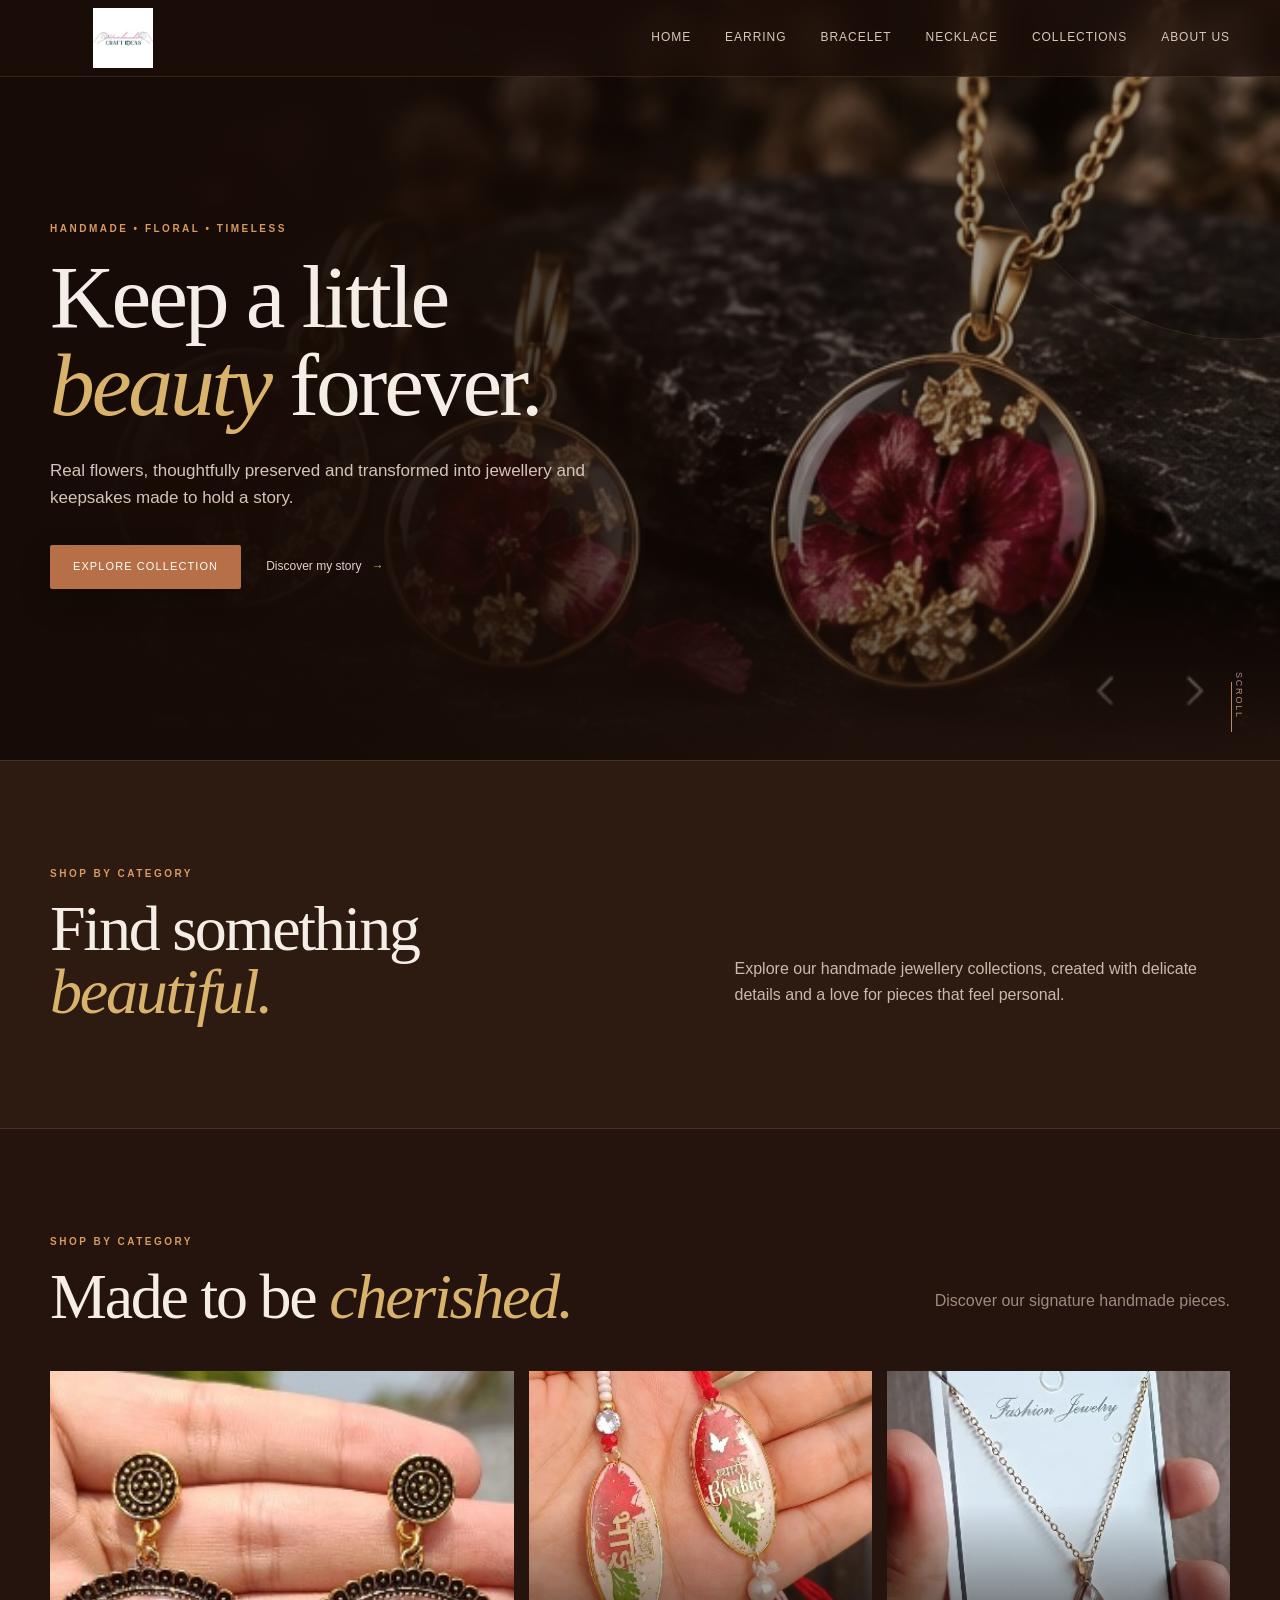
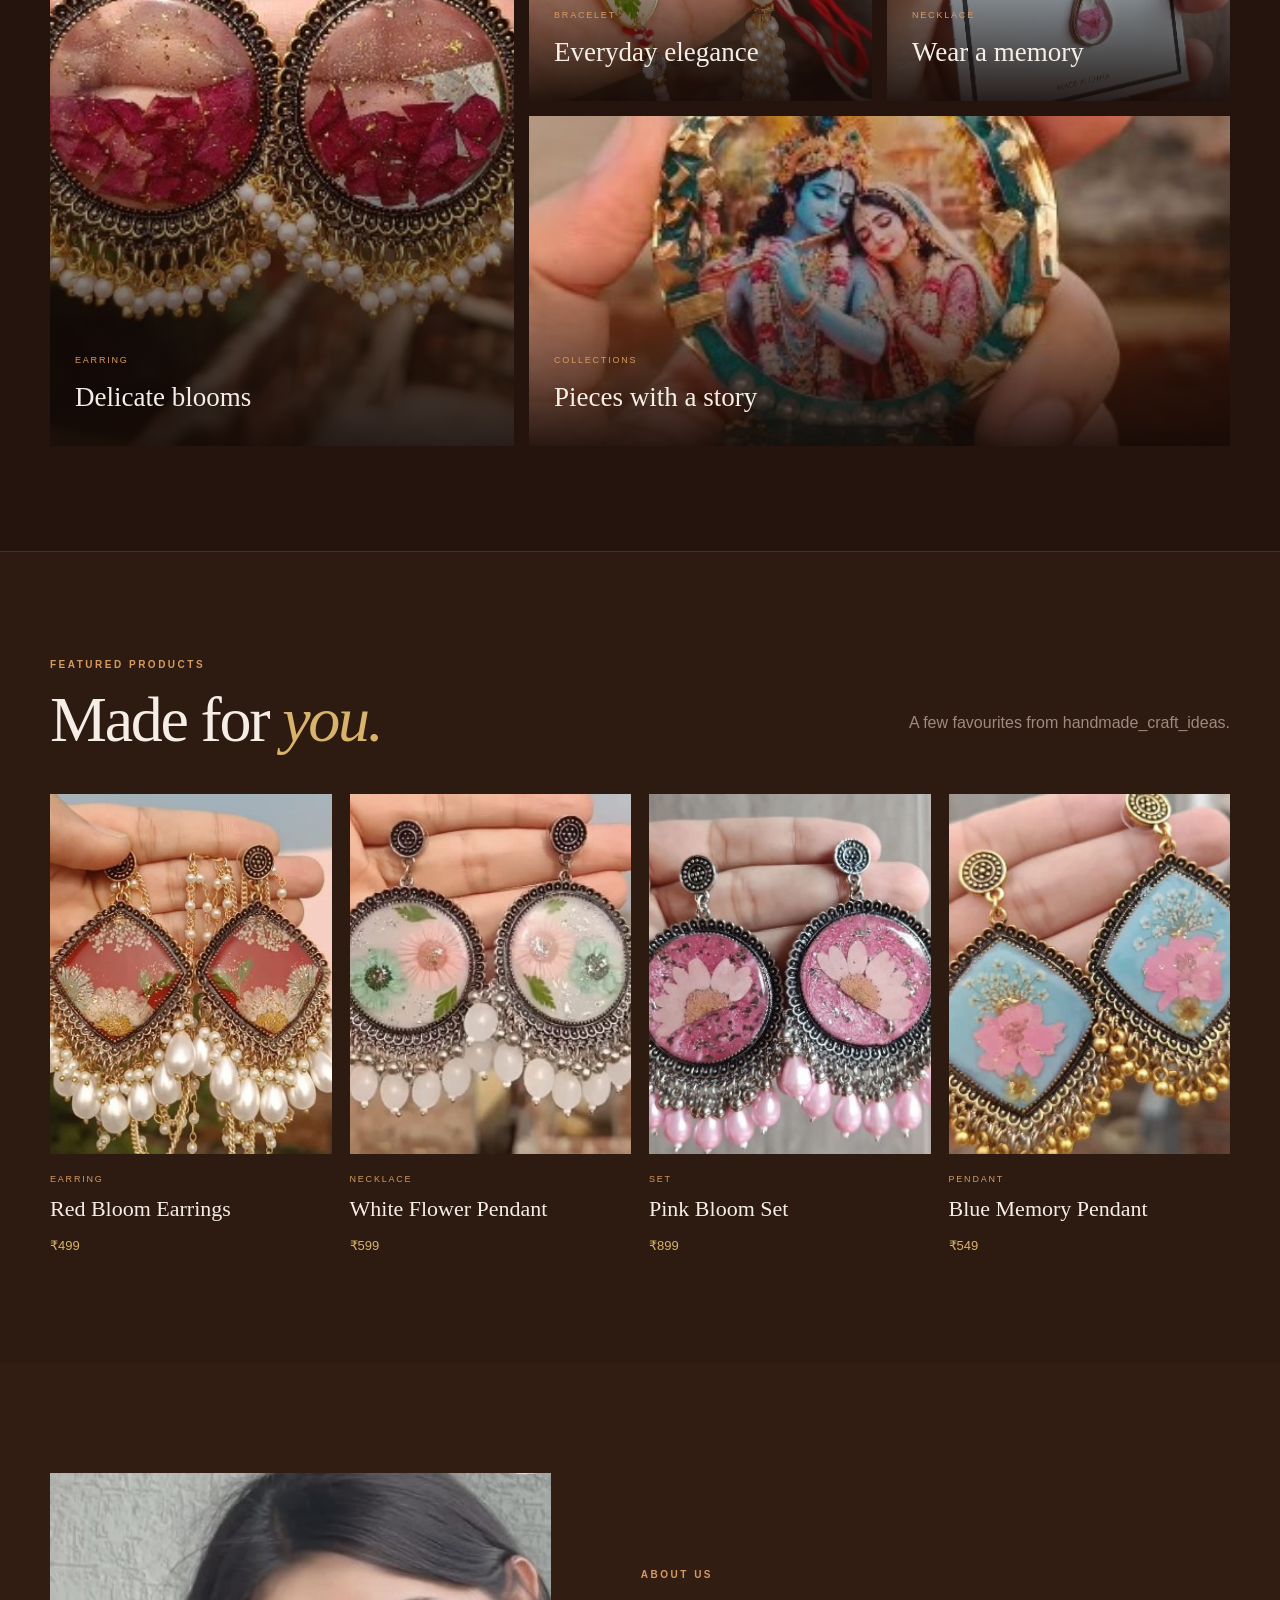
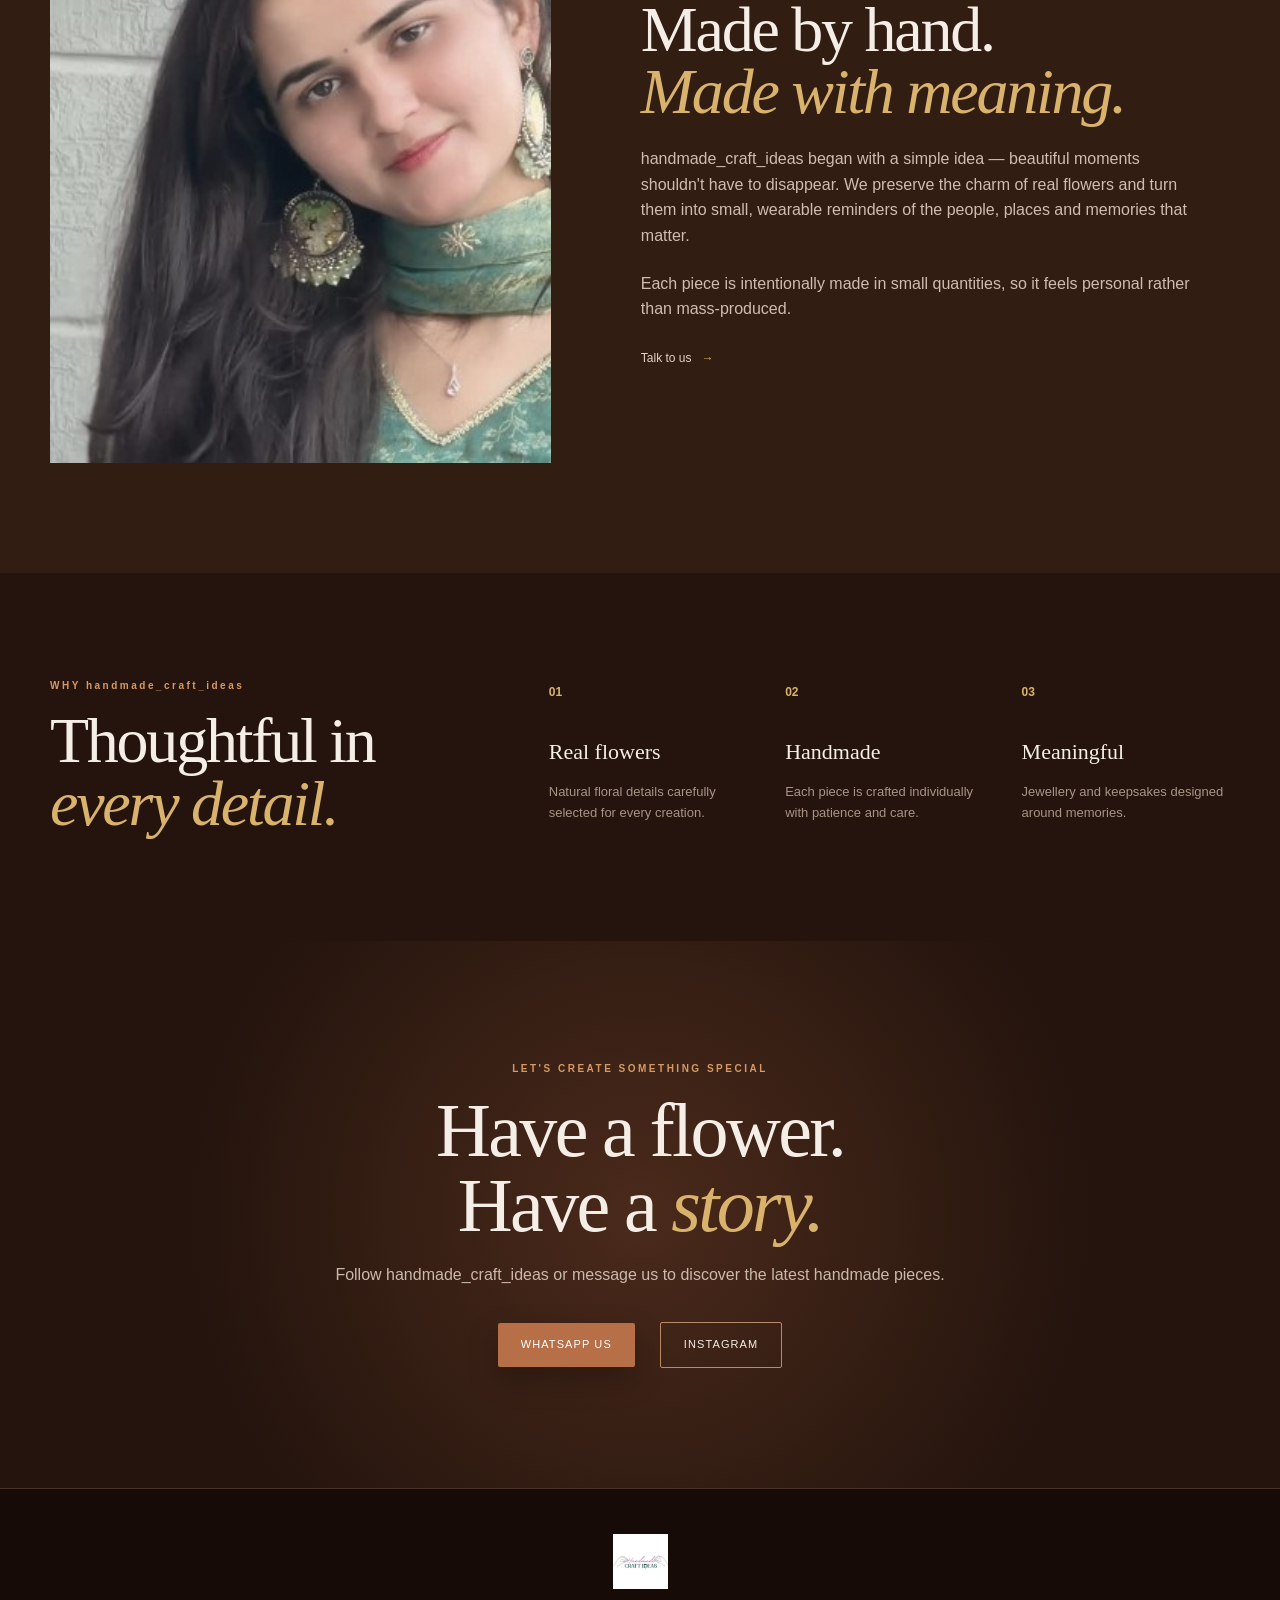
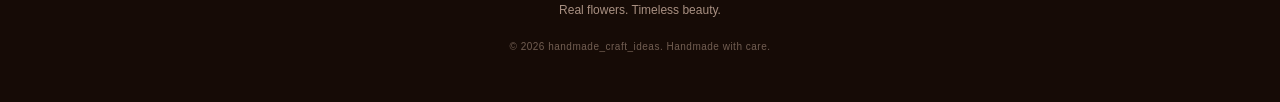
==== handmade_craft_ideas/index.html @ e37972df "handmadecraftideas" ====
<!doctype html>
<html lang="en">
<head>
<meta charset="utf-8">
<meta name="viewport" content="width=device-width,initial-scale=1">
<meta name="description" content="handmade_craft_ideas — handmade floral jewellery and meaningful keepsakes made with real flowers.">
<meta name="theme-color" content="#24140d">
<title>handmade_craft_ideas | Real Flowers, Timeless Beauty</title>
<link rel="stylesheet" href="style.css">
</head>
<body>
<header class="header" id="header">
  <div class="wrap nav">
    <a class="logo" href="#top"><img src="assets/logo.png" alt="handmade_craft_ideas"></a>
    <nav id="nav">
      <a href="#top">Home</a><a href="#earring">Earring</a><a href="#bracelet">Bracelet</a><a href="#necklace">Necklace</a><a href="#collections">Collections</a><a href="#about">About Us</a>
    </nav>
    <button class="menu" id="menu" aria-label="Open menu"><span></span><span></span><span></span></button>
  </div>
</header>

<main id="top">
<section class="hero">
  <div class="hero-image"></div><div class="hero-glow"></div>
  <div class="wrap hero-content">
    <div class="copy">
      <p class="eyebrow">HANDMADE • FLORAL • TIMELESS</p>
      <h1>Keep a little<br><em>beauty</em> forever.</h1>
      <p class="lead">Real flowers, thoughtfully preserved and transformed into jewellery and keepsakes made to hold a story.</p>
      <div class="actions"><a class="btn primary" href="#collections">Explore Collection</a><a class="text-link" href="#about">Discover my story <span>→</span></a></div>
    </div>
  </div>
  <div class="scroll">SCROLL <span></span></div>
</section>

<section class="intro" id="shop-category">
 <div class="wrap intro-grid">
  <div><p class="eyebrow">SHOP BY CATEGORY</p><h2>Find something <em>beautiful.</em></h2></div>
  <p>Explore our handmade jewellery collections, created with delicate details and a love for pieces that feel personal.</p>
 </div>
</section>

<section class="collections" id="collections">
 <div class="wrap">
  <div class="section-head"><div><p class="eyebrow">SHOP BY CATEGORY</p><h2>Made to be <em>cherished.</em></h2></div><p>Discover our signature handmade pieces.</p></div>
  <div class="cards">
   <a class="card large" id="earring" href="#featured"><img src="assets/category-earrings.jpg" alt="Floral earrings"><div><span>EARRING</span><h3>Delicate blooms</h3></div></a>
   <a class="card" id="bracelet" href="#featured"><img src="assets/category-sets.jpg" alt="Bracelets"><div><span>BRACELET</span><h3>Everyday elegance</h3></div></a>
   <a class="card" id="necklace" href="#featured"><img src="assets/category-pendants.jpg" alt="Floral necklaces"><div><span>NECKLACE</span><h3>Wear a memory</h3></div></a>
   <a class="card wide" href="#featured"><img src="assets/category-memory.jpg" alt="Collections"><div><span>COLLECTIONS</span><h3>Pieces with a story</h3></div></a>
  </div>
 </div>
</section>

<section class="featured" id="featured">
 <div class="wrap">
  <div class="section-head"><div><p class="eyebrow">FEATURED PRODUCTS</p><h2>Made for <em>you.</em></h2></div><p>A few favourites from handmade_craft_ideas.</p></div>
  <div class="products">
   <article class="product"><div class="product-image"><img src="assets/fallback-red.jpg" alt="Red floral earrings"></div><p class="product-type">EARRING</p><h3>Red Bloom Earrings</h3><span class="price">₹499</span></article>
   <article class="product"><div class="product-image"><img src="assets/fallback-white.jpg" alt="Floral pendant necklace"></div><p class="product-type">NECKLACE</p><h3>White Flower Pendant</h3><span class="price">₹599</span></article>
   <article class="product"><div class="product-image"><img src="assets/fallback-pink.jpg" alt="Pink floral jewellery set"></div><p class="product-type">SET</p><h3>Pink Bloom Set</h3><span class="price">₹899</span></article>
   <article class="product"><div class="product-image"><img src="assets/fallback-blue.jpg" alt="Blue floral pendant"></div><p class="product-type">PENDANT</p><h3>Blue Memory Pendant</h3><span class="price">₹549</span></article>
  </div>
 </div>
</section>

<section class="story" id="about">
 <div class="wrap story-grid">
  <div class="story-image"><img src="assets/owner-placeholder.jpg" alt="handmade_craft_ideas artisan"></div>
  <div class="story-copy"><p class="eyebrow">ABOUT US</p><h2>Made by hand.<br><em>Made with meaning.</em></h2><p>handmade_craft_ideas began with a simple idea — beautiful moments shouldn't have to disappear. We preserve the charm of real flowers and turn them into small, wearable reminders of the people, places and memories that matter.</p><p>Each piece is intentionally made in small quantities, so it feels personal rather than mass-produced.</p><a class="text-link" href="#contact">Talk to us <span>→</span></a></div>
 </div>
</section>

<section class="promise">
 <div class="wrap promise-grid">
  <div><p class="eyebrow">WHY handmade_craft_ideas</p><h2>Thoughtful in<br><em>every detail.</em></h2></div>
  <div class="features"><div><b>01</b><h3>Real flowers</h3><p>Natural floral details carefully selected for every creation.</p></div><div><b>02</b><h3>Handmade</h3><p>Each piece is crafted individually with patience and care.</p></div><div><b>03</b><h3>Meaningful</h3><p>Jewellery and keepsakes designed around memories.</p></div></div>
 </div>
</section>

<section class="cta" id="contact"><div class="wrap"><p class="eyebrow">LET'S CREATE SOMETHING SPECIAL</p><h2>Have a flower.<br>Have a <em>story.</em></h2><p>Follow handmade_craft_ideas or message us to discover the latest handmade pieces.</p><div class="actions"><a class="btn primary" href="https://wa.me/919876543210" target="_blank" rel="noopener">WhatsApp Us</a><a class="btn outline" href="https://www.instagram.com/handmade_craft_ideas05/" target="_blank" rel="noopener">Instagram</a></div></div></section>
</main>

<footer><div class="wrap footer"><img src="assets/logo.png" alt="handmade_craft_ideas"><p>Real flowers. Timeless beauty.</p><small>© <span id="year"></span> handmade_craft_ideas. Handmade with care.</small></div></footer>
<script src="script.js"></script>
</body></html>
---- handmade_craft_ideas/style.css ----
*{box-sizing:border-box}html{scroll-behavior:smooth}body{margin:0;background:#24140d;color:#f5eee7;font-family:Arial,Helvetica,sans-serif;line-height:1.6}a{text-decoration:none;color:inherit}img{display:block;max-width:100%}.wrap{width:min(1180px,calc(100% - 48px));margin:auto}.header{position:fixed;top:0;left:0;right:0;z-index:20;background:rgba(28,15,9,.72);backdrop-filter:blur(16px);border-bottom:1px solid rgba(220,177,124,.14);transition:.3s}.header.scrolled{background:rgba(28,15,9,.94)}.nav{height:76px;display:flex;align-items:center}.logo{width:145px}.logo img{width:100%;height:60px;object-fit:contain}.nav nav{margin-left:auto;display:flex;gap:34px;font-size:12px;letter-spacing:.08em;text-transform:uppercase;color:#d9c7ba}.nav nav a{transition:.2s}.nav nav a:hover{color:#e0a56f}.menu{display:none;background:none;border:0;margin-left:auto}.menu span{display:block;width:24px;height:1px;background:#f5eee7;margin:6px}.hero{min-height:760px;position:relative;display:flex;align-items:center;overflow:hidden}.hero-image{position:absolute;inset:0;background:url('assets/hero.jpg') center/cover no-repeat;filter:saturate(.7)}.hero:after{content:'';position:absolute;inset:0;background:linear-gradient(90deg,#160b06 0%,rgba(22,11,6,.94) 30%,rgba(22,11,6,.45) 65%,rgba(22,11,6,.28)),linear-gradient(0deg,#24140d 0%,transparent 25%)}.hero-glow{position:absolute;width:520px;height:520px;border:1px solid rgba(217,179,108,.2);border-radius:50%;right:-220px;top:-180px;box-shadow:0 0 0 80px rgba(217,179,108,.025),0 0 0 160px rgba(217,179,108,.015)}.hero-content{position:relative;z-index:2}.copy{max-width:620px;padding-top:50px}.eyebrow{font-size:10px;letter-spacing:.25em;font-weight:bold;color:#d79a63;margin:0 0 16px}.hero h1,.intro h2,.section-head h2,.story h2,.promise h2,.cta h2{font-family:Georgia,'Times New Roman',serif;font-weight:400;line-height:.98;letter-spacing:-.035em}.hero h1{font-size:clamp(54px,7vw,92px);margin:0 0 28px}.hero em,h2 em{color:#d9b36c;font-style:italic}.lead{max-width:540px;color:#d4c4b9;font-size:17px}.actions{display:flex;align-items:center;gap:25px;margin-top:34px}.btn{display:inline-flex;align-items:center;justify-content:center;padding:13px 23px;border-radius:2px;font-size:11px;letter-spacing:.1em;text-transform:uppercase}.primary{background:#b66f47;color:#fff;box-shadow:0 12px 30px rgba(0,0,0,.25)}.primary:hover{background:#cc8559}.outline{border:1px solid #b98a68}.text-link{font-size:12px;color:#e2d1c5}.text-link span{color:#d9b36c;margin-left:7px}.scroll{position:absolute;z-index:3;right:34px;bottom:28px;font-size:9px;letter-spacing:.2em;color:#a98f7f;writing-mode:vertical-rl}.scroll span{display:block;height:50px;border-left:1px solid #b98a68;margin-top:10px}.intro{padding:105px 0;background:#2d1a11;border-top:1px solid #493025;border-bottom:1px solid #493025}.intro-grid{display:grid;grid-template-columns:1.2fr 1fr;gap:90px;align-items:end}.intro h2,.section-head h2,.story h2,.promise h2{font-size:clamp(40px,5vw,64px);margin:0}.intro-grid>p{color:#cbb9ac;max-width:500px}.collections{padding:105px 0;background:#24140d}.section-head{display:flex;justify-content:space-between;align-items:end;margin-bottom:42px}.section-head>p{color:#9f8a7d}.cards{display:grid;grid-template-columns:1.15fr .85fr .85fr;grid-auto-rows:330px;gap:15px}.card{position:relative;overflow:hidden;background:#352016}.card.large{grid-row:span 2}.card.wide{grid-column:2 / 4}.card img{width:100%;height:100%;object-fit:cover;transition:transform .6s}.card:after{content:'';position:absolute;inset:0;background:linear-gradient(0deg,rgba(20,9,5,.9),transparent 60%)}.card:hover img{transform:scale(1.045)}.card div{position:absolute;z-index:2;left:25px;bottom:22px}.card span{font-size:9px;letter-spacing:.2em;color:#d79a63}.card h3{font-family:Georgia,serif;font-size:27px;font-weight:400;margin:5px 0}.story{padding:110px 0;background:#321d13}.story-grid{display:grid;grid-template-columns:.85fr 1fr;gap:90px;align-items:center}.story-image{height:590px;overflow:hidden;background:#211109}.story-image img{width:100%;height:100%;object-fit:cover;filter:saturate(.7)}.story-copy{max-width:560px}.story-copy>p:not(.eyebrow){color:#cfbdb0;margin:22px 0}.promise{padding:105px 0;background:#24140d}.promise-grid{display:grid;grid-template-columns:.75fr 1.25fr;gap:90px}.features{display:grid;grid-template-columns:repeat(3,1fr);gap:28px}.features b{color:#d9b36c;font-size:12px}.features h3{font-family:Georgia,serif;font-size:22px;font-weight:400;margin:30px 0 10px}.features p{color:#a99385;font-size:13px}.cta{text-align:center;padding:120px 0;background:radial-gradient(circle at center,#4a2a1b 0,#24140d 65%)}.cta h2{font-size:clamp(48px,6vw,76px);margin:0 0 20px}.cta>div>p:not(.eyebrow){color:#cbb9ac}.cta .actions{justify-content:center}footer{background:#160b06;border-top:1px solid #473024;padding:45px 0}.footer{text-align:center}.footer img{width:125px;height:55px;object-fit:contain;margin:auto}.footer p{color:#a99082;font-size:12px}.footer small{color:#725e52;font-size:10px;letter-spacing:.05em}@media(max-width:800px){.wrap{width:min(100% - 32px,600px)}.nav nav{display:none}.menu{display:block}.nav.open nav{display:flex;position:absolute;top:76px;left:0;right:0;background:#1c0f09;flex-direction:column;padding:20px 24px;gap:0;border-bottom:1px solid #493025}.nav.open nav a{padding:13px 0}.hero{min-height:720px}.copy{padding-top:70px}.hero h1{font-size:56px}.intro-grid,.story-grid,.promise-grid{grid-template-columns:1fr;gap:40px}.cards{grid-template-columns:1fr 1fr;grid-auto-rows:250px}.card.large{grid-row:span 1}.card.wide{grid-column:1 / 3}.story-image{height:420px}.features{grid-template-columns:1fr}.section-head{display:block}.section-head>p{margin-top:15px}.scroll{display:none}}@media(max-width:520px){.hero h1{font-size:48px}.lead{font-size:15px}.actions{flex-wrap:wrap;gap:18px}.cards{grid-template-columns:1fr;grid-auto-rows:280px}.card.wide{grid-column:auto}.card h3{font-size:24px}.intro,.collections,.story,.promise,.cta{padding:75px 0}.story-image{height:350px}}

/* Shop by category + featured products */
.featured{padding:105px 0;background:#2d1a11;border-top:1px solid #493025}.products{display:grid;grid-template-columns:repeat(4,1fr);gap:18px}.product{min-width:0}.product-image{height:360px;overflow:hidden;background:#352016}.product-image img{width:100%;height:100%;object-fit:cover;transition:transform .6s;filter:saturate(.82)}.product:hover .product-image img{transform:scale(1.045)}.product-type{font-size:9px;letter-spacing:.2em;color:#d79a63;margin:18px 0 5px}.product h3{font-family:Georgia,serif;font-size:22px;font-weight:400;margin:0 0 6px}.price{color:#d9b36c;font-size:13px}.featured .section-head{margin-bottom:42px}@media(max-width:800px){.products{grid-template-columns:1fr 1fr}.product-image{height:300px}}@media(max-width:520px){.featured{padding:75px 0}.products{grid-template-columns:1fr}.product-image{height:360px}}
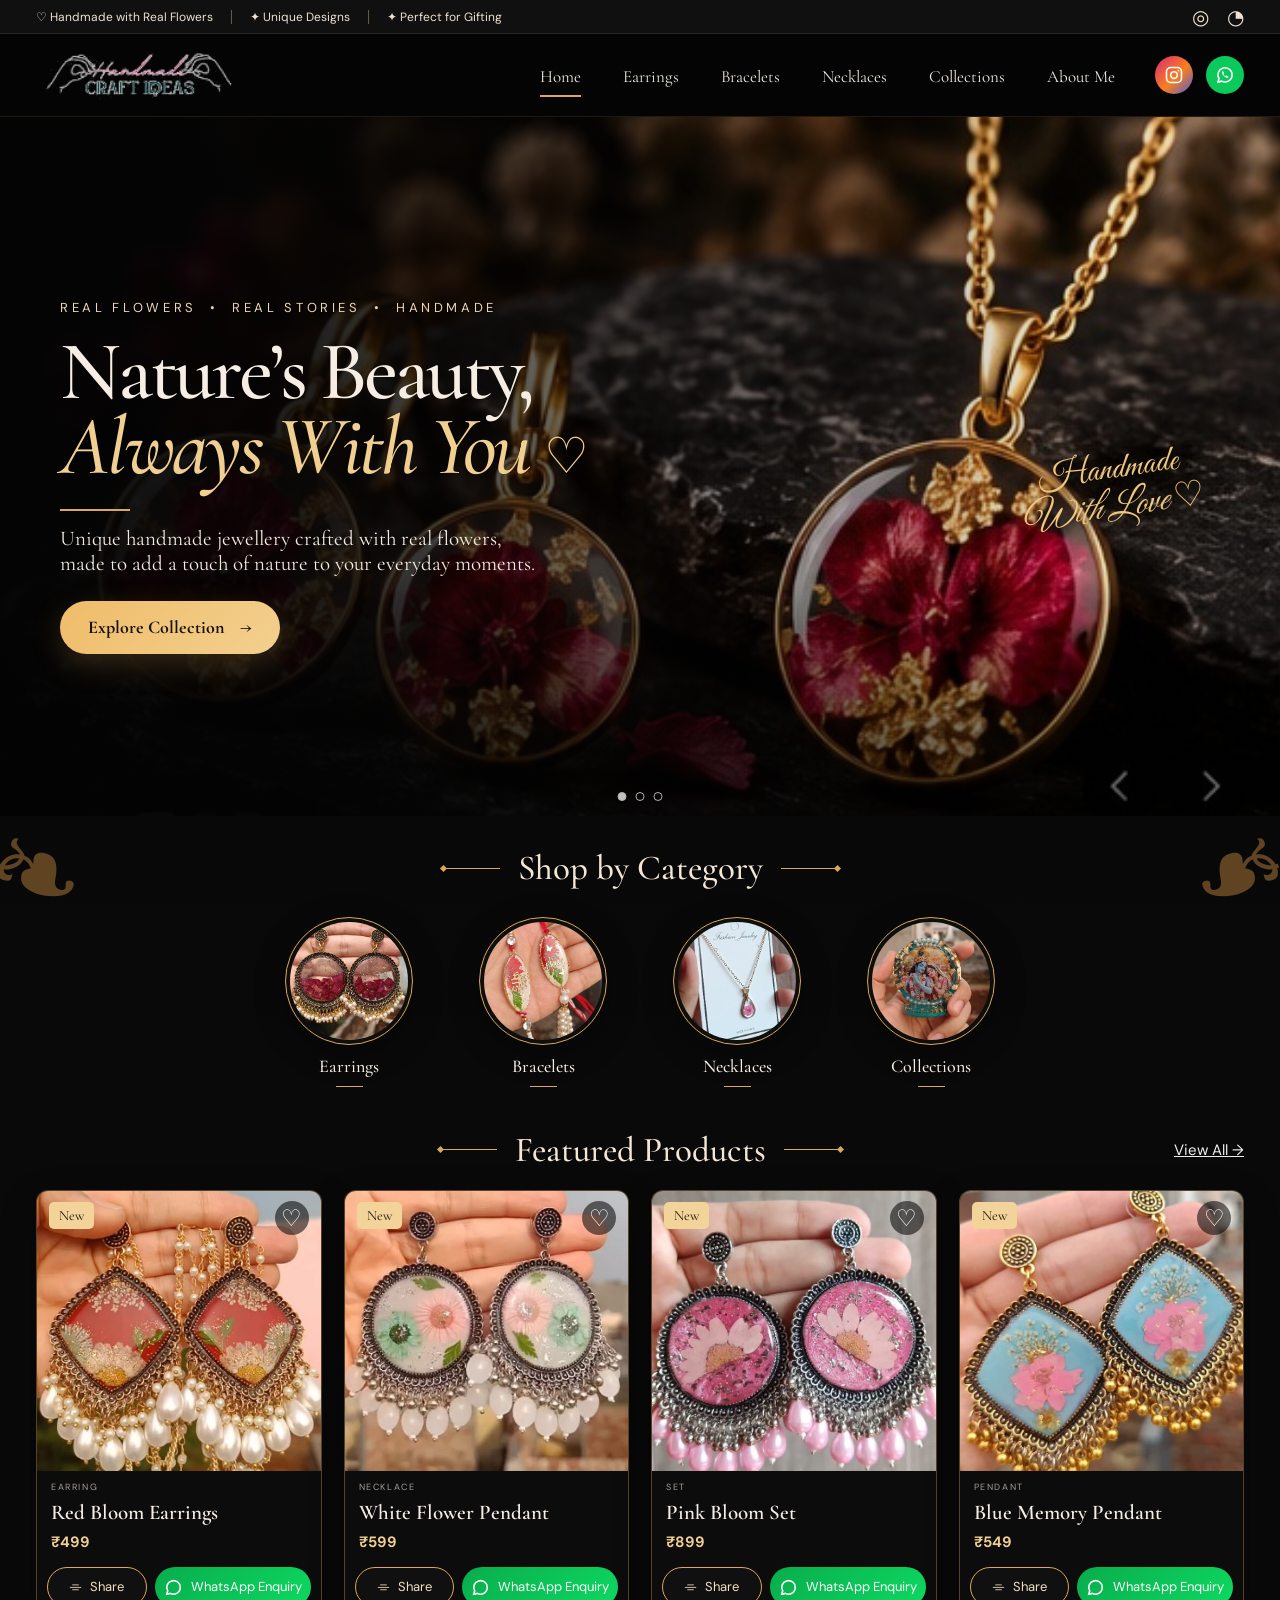
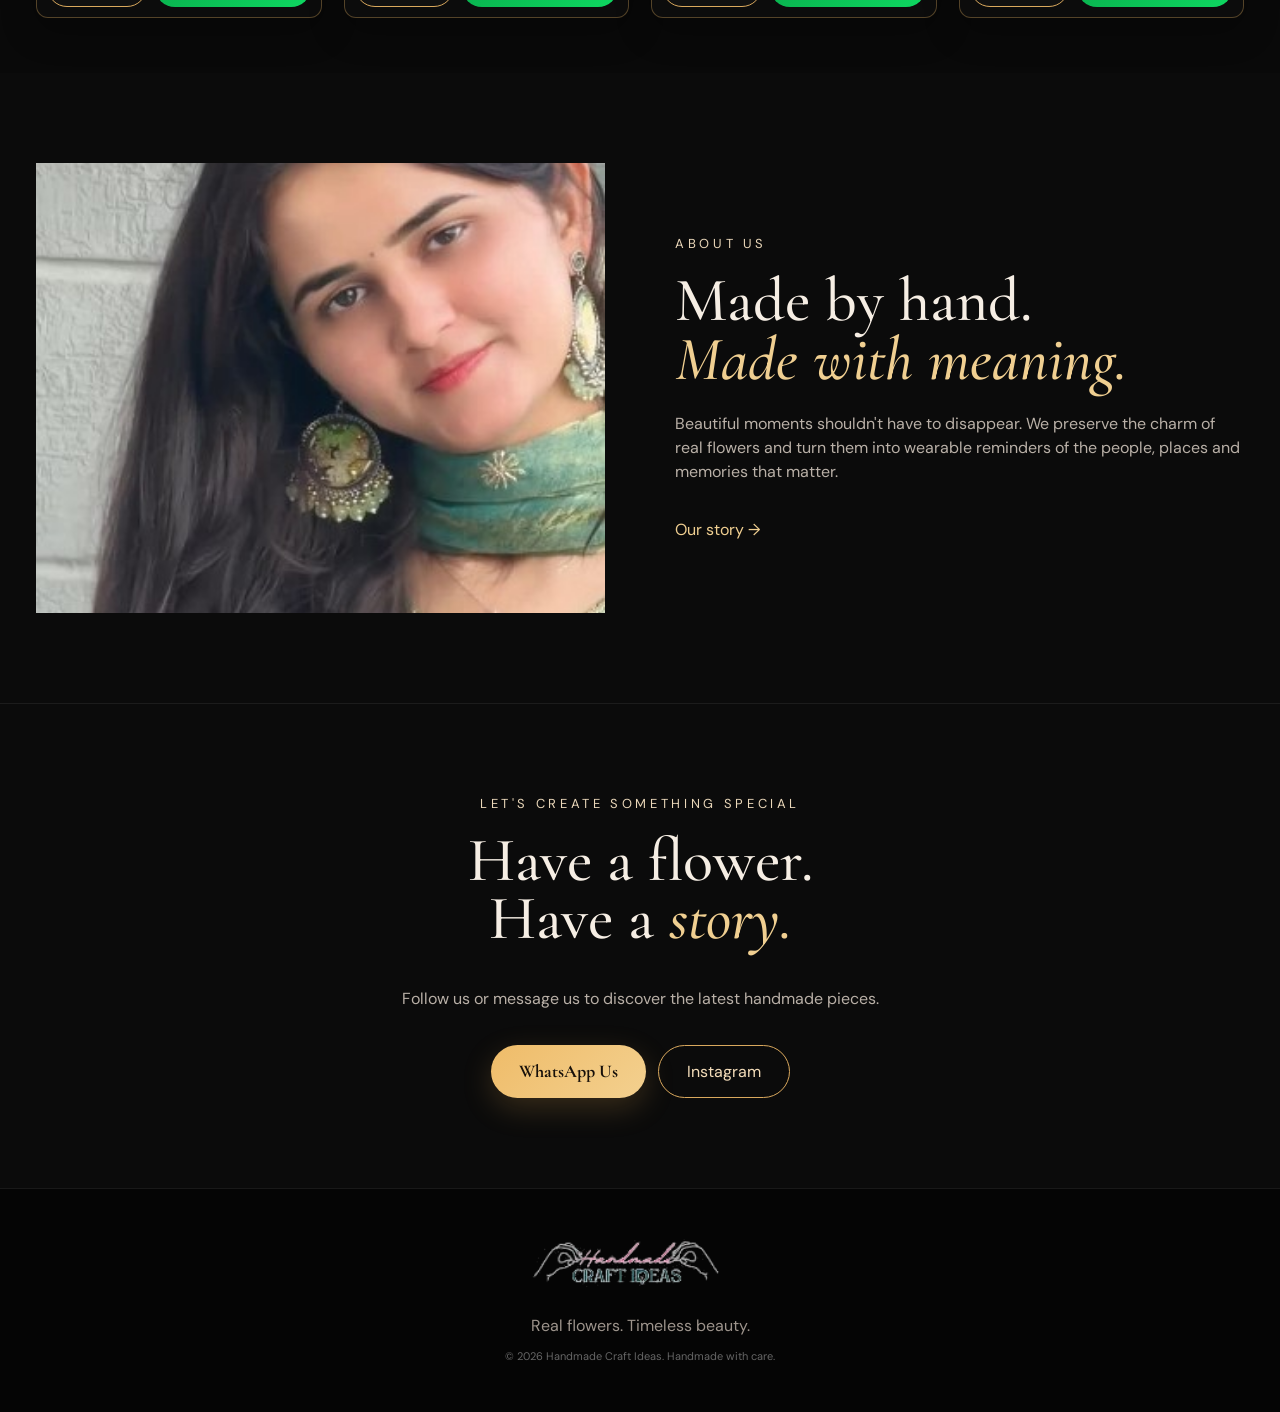
==== commit f29c7916: "handmade craft ideas" ====
--- a/handmade_craft_ideas/index.html
+++ b/handmade_craft_ideas/index.html
@@ -3,84 +3,72 @@
 <head>
 <meta charset="utf-8">
 <meta name="viewport" content="width=device-width,initial-scale=1">
-<meta name="description" content="handmade_craft_ideas — handmade floral jewellery and meaningful keepsakes made with real flowers.">
-<meta name="theme-color" content="#24140d">
-<title>handmade_craft_ideas | Real Flowers, Timeless Beauty</title>
+<meta name="description" content="Handmade floral jewellery crafted with real flowers.">
+<meta name="theme-color" content="#080808">
+<title>Handmade Craft Ideas — Handmade With Real Flowers</title>
+<link rel="preconnect" href="https://fonts.googleapis.com">
+<link rel="preconnect" href="https://fonts.gstatic.com" crossorigin>
+<link href="https://fonts.googleapis.com/css2?family=Cormorant+Garamond:wght@400;500;600;700&family=DM+Sans:wght@400;500;600;700&family=Great+Vibes&display=swap" rel="stylesheet">
 <link rel="stylesheet" href="style.css">
 </head>
 <body>
 <header class="header" id="header">
+  <div class="top-strip"><div class="wrap top-inner"><span>♡ Handmade with Real Flowers</span><i></i><span>✦ Unique Designs</span><i></i><span>✦ Perfect for Gifting</span><div class="top-social"><a href="https://www.instagram.com/handmade_craft_ideas05/" target="_blank" aria-label="Instagram">◎</a><a href="https://wa.me/919876543210" target="_blank" aria-label="WhatsApp">◔</a></div></div></div>
   <div class="wrap nav">
-    <a class="logo" href="#top"><img src="assets/logo.png" alt="handmade_craft_ideas"></a>
-    <nav id="nav">
-      <a href="#top">Home</a><a href="#earring">Earring</a><a href="#bracelet">Bracelet</a><a href="#necklace">Necklace</a><a href="#collections">Collections</a><a href="#about">About Us</a>
-    </nav>
-    <button class="menu" id="menu" aria-label="Open menu"><span></span><span></span><span></span></button>
+    <a class="brand" href="#top" aria-label="Handmade Craft Ideas"><img src="assets/logo.png" alt="Handmade Craft Ideas"></a>
+    <nav id="nav"><a class="active" href="#top">Home</a><a href="#earring">Earrings</a><a href="#bracelet">Bracelets</a><a href="#necklace">Necklaces</a><a href="#collections">Collections</a><a href="#about">About Me</a></nav>
+    <div class="header-tools">
+      <a class="social instagram" href="https://www.instagram.com/handmade_craft_ideas05/" target="_blank" aria-label="Instagram"><svg viewBox="0 0 24 24"><rect x="3" y="3" width="18" height="18" rx="5"></rect><circle cx="12" cy="12" r="4"></circle><circle cx="17.4" cy="6.7" r="1.1" class="fill"></circle></svg></a>
+      <a class="social whatsapp" href="https://wa.me/919876543210" target="_blank" aria-label="WhatsApp"><svg viewBox="0 0 24 24"><path d="M20.5 11.7A8.5 8.5 0 0 1 8 19.4L3.5 20.5l1.2-4.3A8.5 8.5 0 1 1 20.5 11.7Z"></path><path d="M8.1 7.8c.2-.4.4-.4.7-.4h.6c.2 0 .4.1.5.4l.8 1.8c.1.2.1.4 0 .6l-.5.7c-.1.2-.1.3 0 .5.4.8 1 1.4 1.8 1.8.2.1.3.1.5 0l.7-.5c.2-.1.4-.1.6 0l1.8.8c.3.1.4.3.4.5v.6c0 .3 0 .5-.4.7-.4.2-1.1.3-1.6.1-1.2-.4-2.4-1.1-3.4-2.1s-1.7-2.2-2.1-3.4c-.2-.5-.1-1.2.1-1.6Z" class="wa-fill"></path></svg></a>
+      <button class="menu" id="menu" aria-label="Open menu"><span></span><span></span><span></span></button>
+    </div>
   </div>
 </header>
 
 <main id="top">
 <section class="hero">
-  <div class="hero-image"></div><div class="hero-glow"></div>
+  <div class="hero-image"></div><div class="hero-overlay"></div>
   <div class="wrap hero-content">
     <div class="copy">
-      <p class="eyebrow">HANDMADE • FLORAL • TIMELESS</p>
-      <h1>Keep a little<br><em>beauty</em> forever.</h1>
-      <p class="lead">Real flowers, thoughtfully preserved and transformed into jewellery and keepsakes made to hold a story.</p>
-      <div class="actions"><a class="btn primary" href="#collections">Explore Collection</a><a class="text-link" href="#about">Discover my story <span>→</span></a></div>
+      <p class="eyebrow">REAL FLOWERS&nbsp;&nbsp;•&nbsp;&nbsp;REAL STORIES&nbsp;&nbsp;•&nbsp;&nbsp;HANDMADE</p>
+      <h1>Nature’s Beauty,<br><em>Always With You</em> <span class="heart">♡</span></h1>
+      <div class="gold-rule"></div>
+      <p class="lead">Unique handmade jewellery crafted with real flowers,<br class="desktop"> made to add a touch of nature to your everyday moments.</p>
+      <a class="hero-btn" href="#collections">Explore Collection <span>→</span></a>
     </div>
   </div>
-  <div class="scroll">SCROLL <span></span></div>
+  <div class="hero-note">Handmade<br><em>With Love</em> ♡</div>
+  <div class="hero-dots"><span class="active"></span><span></span><span></span></div>
 </section>
 
-<section class="intro" id="shop-category">
- <div class="wrap intro-grid">
-  <div><p class="eyebrow">SHOP BY CATEGORY</p><h2>Find something <em>beautiful.</em></h2></div>
-  <p>Explore our handmade jewellery collections, created with delicate details and a love for pieces that feel personal.</p>
- </div>
-</section>
-
-<section class="collections" id="collections">
+<section class="category-section" id="collections">
+ <div class="decor left">❧</div><div class="decor right">❧</div>
  <div class="wrap">
-  <div class="section-head"><div><p class="eyebrow">SHOP BY CATEGORY</p><h2>Made to be <em>cherished.</em></h2></div><p>Discover our signature handmade pieces.</p></div>
-  <div class="cards">
-   <a class="card large" id="earring" href="#featured"><img src="assets/category-earrings.jpg" alt="Floral earrings"><div><span>EARRING</span><h3>Delicate blooms</h3></div></a>
-   <a class="card" id="bracelet" href="#featured"><img src="assets/category-sets.jpg" alt="Bracelets"><div><span>BRACELET</span><h3>Everyday elegance</h3></div></a>
-   <a class="card" id="necklace" href="#featured"><img src="assets/category-pendants.jpg" alt="Floral necklaces"><div><span>NECKLACE</span><h3>Wear a memory</h3></div></a>
-   <a class="card wide" href="#featured"><img src="assets/category-memory.jpg" alt="Collections"><div><span>COLLECTIONS</span><h3>Pieces with a story</h3></div></a>
+  <div class="section-title"><span></span><h2>Shop by Category</h2><span></span></div>
+  <div class="categories">
+   <a class="category" id="earring" href="#featured"><div class="cat-img"><img src="assets/category-earrings.jpg" alt="Earrings"></div><strong>Earrings</strong><i></i></a>
+   <a class="category" id="bracelet" href="#featured"><div class="cat-img"><img src="assets/category-sets.jpg" alt="Bracelets"></div><strong>Bracelets</strong><i></i></a>
+   <a class="category" id="necklace" href="#featured"><div class="cat-img"><img src="assets/category-pendants.jpg" alt="Necklaces"></div><strong>Necklaces</strong><i></i></a>
+   <a class="category" href="#featured"><div class="cat-img"><img src="assets/category-memory.jpg" alt="Collections"></div><strong>Collections</strong><i></i></a>
   </div>
  </div>
 </section>
 
 <section class="featured" id="featured">
  <div class="wrap">
-  <div class="section-head"><div><p class="eyebrow">FEATURED PRODUCTS</p><h2>Made for <em>you.</em></h2></div><p>A few favourites from handmade_craft_ideas.</p></div>
+  <div class="section-title featured-title"><span></span><h2>Featured Products</h2><span></span><a href="#featured">View All →</a></div>
   <div class="products">
-   <article class="product"><div class="product-image"><img src="assets/fallback-red.jpg" alt="Red floral earrings"></div><p class="product-type">EARRING</p><h3>Red Bloom Earrings</h3><span class="price">₹499</span></article>
-   <article class="product"><div class="product-image"><img src="assets/fallback-white.jpg" alt="Floral pendant necklace"></div><p class="product-type">NECKLACE</p><h3>White Flower Pendant</h3><span class="price">₹599</span></article>
-   <article class="product"><div class="product-image"><img src="assets/fallback-pink.jpg" alt="Pink floral jewellery set"></div><p class="product-type">SET</p><h3>Pink Bloom Set</h3><span class="price">₹899</span></article>
-   <article class="product"><div class="product-image"><img src="assets/fallback-blue.jpg" alt="Blue floral pendant"></div><p class="product-type">PENDANT</p><h3>Blue Memory Pendant</h3><span class="price">₹549</span></article>
+   <article class="product"><div class="product-image"><span class="badge">New</span><button class="heart-btn">♡</button><img src="assets/fallback-red.jpg" alt="Red Bloom Earrings"></div><div class="product-info"><p>EARRING</p><h3>Red Bloom Earrings</h3><strong>₹499</strong></div><div class="product-actions"><button class="share-btn" type="button" data-product="Red Bloom Earrings" data-price="₹499"><span>⌯</span> Share</button><a class="wa-btn" href="https://wa.me/919876543210?text=Hi%2C%20I%27m%20interested%20in%20Red%20Bloom%20Earrings%20-%20%E2%82%B9499" target="_blank"><svg viewBox="0 0 24 24"><path d="M20.5 11.7A8.5 8.5 0 0 1 8 19.4L3.5 20.5l1.2-4.3A8.5 8.5 0 1 1 20.5 11.7Z"></path></svg> WhatsApp Enquiry</a></div></article>
+   <article class="product"><div class="product-image"><span class="badge">New</span><button class="heart-btn">♡</button><img src="assets/fallback-white.jpg" alt="White Flower Pendant"></div><div class="product-info"><p>NECKLACE</p><h3>White Flower Pendant</h3><strong>₹599</strong></div><div class="product-actions"><button class="share-btn" type="button" data-product="White Flower Pendant" data-price="₹599"><span>⌯</span> Share</button><a class="wa-btn" href="https://wa.me/919876543210?text=Hi%2C%20I%27m%20interested%20in%20White%20Flower%20Pendant%20-%20%E2%82%B9599" target="_blank"><svg viewBox="0 0 24 24"><path d="M20.5 11.7A8.5 8.5 0 0 1 8 19.4L3.5 20.5l1.2-4.3A8.5 8.5 0 1 1 20.5 11.7Z"></path></svg> WhatsApp Enquiry</a></div></article>
+   <article class="product"><div class="product-image"><span class="badge">New</span><button class="heart-btn">♡</button><img src="assets/fallback-pink.jpg" alt="Pink Bloom Set"></div><div class="product-info"><p>SET</p><h3>Pink Bloom Set</h3><strong>₹899</strong></div><div class="product-actions"><button class="share-btn" type="button" data-product="Pink Bloom Set" data-price="₹899"><span>⌯</span> Share</button><a class="wa-btn" href="https://wa.me/919876543210?text=Hi%2C%20I%27m%20interested%20in%20Pink%20Bloom%20Set%20-%20%E2%82%B9899" target="_blank"><svg viewBox="0 0 24 24"><path d="M20.5 11.7A8.5 8.5 0 0 1 8 19.4L3.5 20.5l1.2-4.3A8.5 8.5 0 1 1 20.5 11.7Z"></path></svg> WhatsApp Enquiry</a></div></article>
+   <article class="product"><div class="product-image"><span class="badge">New</span><button class="heart-btn">♡</button><img src="assets/fallback-blue.jpg" alt="Blue Memory Pendant"></div><div class="product-info"><p>PENDANT</p><h3>Blue Memory Pendant</h3><strong>₹549</strong></div><div class="product-actions"><button class="share-btn" type="button" data-product="Blue Memory Pendant" data-price="₹549"><span>⌯</span> Share</button><a class="wa-btn" href="https://wa.me/919876543210?text=Hi%2C%20I%27m%20interested%20in%20Blue%20Memory%20Pendant%20-%20%E2%82%B9549" target="_blank"><svg viewBox="0 0 24 24"><path d="M20.5 11.7A8.5 8.5 0 0 1 8 19.4L3.5 20.5l1.2-4.3A8.5 8.5 0 1 1 20.5 11.7Z"></path></svg> WhatsApp Enquiry</a></div></article>
   </div>
  </div>
 </section>
 
-<section class="story" id="about">
- <div class="wrap story-grid">
-  <div class="story-image"><img src="assets/owner-placeholder.jpg" alt="handmade_craft_ideas artisan"></div>
-  <div class="story-copy"><p class="eyebrow">ABOUT US</p><h2>Made by hand.<br><em>Made with meaning.</em></h2><p>handmade_craft_ideas began with a simple idea — beautiful moments shouldn't have to disappear. We preserve the charm of real flowers and turn them into small, wearable reminders of the people, places and memories that matter.</p><p>Each piece is intentionally made in small quantities, so it feels personal rather than mass-produced.</p><a class="text-link" href="#contact">Talk to us <span>→</span></a></div>
- </div>
-</section>
-
-<section class="promise">
- <div class="wrap promise-grid">
-  <div><p class="eyebrow">WHY handmade_craft_ideas</p><h2>Thoughtful in<br><em>every detail.</em></h2></div>
-  <div class="features"><div><b>01</b><h3>Real flowers</h3><p>Natural floral details carefully selected for every creation.</p></div><div><b>02</b><h3>Handmade</h3><p>Each piece is crafted individually with patience and care.</p></div><div><b>03</b><h3>Meaningful</h3><p>Jewellery and keepsakes designed around memories.</p></div></div>
- </div>
-</section>
-
-<section class="cta" id="contact"><div class="wrap"><p class="eyebrow">LET'S CREATE SOMETHING SPECIAL</p><h2>Have a flower.<br>Have a <em>story.</em></h2><p>Follow handmade_craft_ideas or message us to discover the latest handmade pieces.</p><div class="actions"><a class="btn primary" href="https://wa.me/919876543210" target="_blank" rel="noopener">WhatsApp Us</a><a class="btn outline" href="https://www.instagram.com/handmade_craft_ideas05/" target="_blank" rel="noopener">Instagram</a></div></div></section>
+<section class="story" id="about"><div class="wrap story-grid"><div class="story-image"><img src="assets/owner-placeholder.jpg" alt="Handmade jewellery artisan"></div><div><p class="eyebrow">ABOUT US</p><h2>Made by hand.<br><em>Made with meaning.</em></h2><p>Beautiful moments shouldn't have to disappear. We preserve the charm of real flowers and turn them into wearable reminders of the people, places and memories that matter.</p><a class="text-link" href="#contact">Our story →</a></div></div></section>
+<section class="cta" id="contact"><div class="wrap"><p class="eyebrow">LET'S CREATE SOMETHING SPECIAL</p><h2>Have a flower.<br>Have a <em>story.</em></h2><p>Follow us or message us to discover the latest handmade pieces.</p><div class="cta-actions"><a class="hero-btn" href="https://wa.me/919876543210" target="_blank">WhatsApp Us</a><a class="outline-btn" href="https://www.instagram.com/handmade_craft_ideas05/" target="_blank">Instagram</a></div></div></section>
 </main>
-
-<footer><div class="wrap footer"><img src="assets/logo.png" alt="handmade_craft_ideas"><p>Real flowers. Timeless beauty.</p><small>© <span id="year"></span> handmade_craft_ideas. Handmade with care.</small></div></footer>
+<footer><div class="wrap"><div class="brand footer-brand"> <a class="brand" href="#top" aria-label="Handmade Craft Ideas"><img src="assets/logo.png" alt="Handmade Craft Ideas"></a></div><p>Real flowers. Timeless beauty.</p><small>© <span id="year"></span> Handmade Craft Ideas. Handmade with care.</small></div></footer>
 <script src="script.js"></script>
 </body></html>
--- a/handmade_craft_ideas/style.css
+++ b/handmade_craft_ideas/style.css
@@ -1,4 +1,5 @@
-*{box-sizing:border-box}html{scroll-behavior:smooth}body{margin:0;background:#24140d;color:#f5eee7;font-family:Arial,Helvetica,sans-serif;line-height:1.6}a{text-decoration:none;color:inherit}img{display:block;max-width:100%}.wrap{width:min(1180px,calc(100% - 48px));margin:auto}.header{position:fixed;top:0;left:0;right:0;z-index:20;background:rgba(28,15,9,.72);backdrop-filter:blur(16px);border-bottom:1px solid rgba(220,177,124,.14);transition:.3s}.header.scrolled{background:rgba(28,15,9,.94)}.nav{height:76px;display:flex;align-items:center}.logo{width:145px}.logo img{width:100%;height:60px;object-fit:contain}.nav nav{margin-left:auto;display:flex;gap:34px;font-size:12px;letter-spacing:.08em;text-transform:uppercase;color:#d9c7ba}.nav nav a{transition:.2s}.nav nav a:hover{color:#e0a56f}.menu{display:none;background:none;border:0;margin-left:auto}.menu span{display:block;width:24px;height:1px;background:#f5eee7;margin:6px}.hero{min-height:760px;position:relative;display:flex;align-items:center;overflow:hidden}.hero-image{position:absolute;inset:0;background:url('assets/hero.jpg') center/cover no-repeat;filter:saturate(.7)}.hero:after{content:'';position:absolute;inset:0;background:linear-gradient(90deg,#160b06 0%,rgba(22,11,6,.94) 30%,rgba(22,11,6,.45) 65%,rgba(22,11,6,.28)),linear-gradient(0deg,#24140d 0%,transparent 25%)}.hero-glow{position:absolute;width:520px;height:520px;border:1px solid rgba(217,179,108,.2);border-radius:50%;right:-220px;top:-180px;box-shadow:0 0 0 80px rgba(217,179,108,.025),0 0 0 160px rgba(217,179,108,.015)}.hero-content{position:relative;z-index:2}.copy{max-width:620px;padding-top:50px}.eyebrow{font-size:10px;letter-spacing:.25em;font-weight:bold;color:#d79a63;margin:0 0 16px}.hero h1,.intro h2,.section-head h2,.story h2,.promise h2,.cta h2{font-family:Georgia,'Times New Roman',serif;font-weight:400;line-height:.98;letter-spacing:-.035em}.hero h1{font-size:clamp(54px,7vw,92px);margin:0 0 28px}.hero em,h2 em{color:#d9b36c;font-style:italic}.lead{max-width:540px;color:#d4c4b9;font-size:17px}.actions{display:flex;align-items:center;gap:25px;margin-top:34px}.btn{display:inline-flex;align-items:center;justify-content:center;padding:13px 23px;border-radius:2px;font-size:11px;letter-spacing:.1em;text-transform:uppercase}.primary{background:#b66f47;color:#fff;box-shadow:0 12px 30px rgba(0,0,0,.25)}.primary:hover{background:#cc8559}.outline{border:1px solid #b98a68}.text-link{font-size:12px;color:#e2d1c5}.text-link span{color:#d9b36c;margin-left:7px}.scroll{position:absolute;z-index:3;right:34px;bottom:28px;font-size:9px;letter-spacing:.2em;color:#a98f7f;writing-mode:vertical-rl}.scroll span{display:block;height:50px;border-left:1px solid #b98a68;margin-top:10px}.intro{padding:105px 0;background:#2d1a11;border-top:1px solid #493025;border-bottom:1px solid #493025}.intro-grid{display:grid;grid-template-columns:1.2fr 1fr;gap:90px;align-items:end}.intro h2,.section-head h2,.story h2,.promise h2{font-size:clamp(40px,5vw,64px);margin:0}.intro-grid>p{color:#cbb9ac;max-width:500px}.collections{padding:105px 0;background:#24140d}.section-head{display:flex;justify-content:space-between;align-items:end;margin-bottom:42px}.section-head>p{color:#9f8a7d}.cards{display:grid;grid-template-columns:1.15fr .85fr .85fr;grid-auto-rows:330px;gap:15px}.card{position:relative;overflow:hidden;background:#352016}.card.large{grid-row:span 2}.card.wide{grid-column:2 / 4}.card img{width:100%;height:100%;object-fit:cover;transition:transform .6s}.card:after{content:'';position:absolute;inset:0;background:linear-gradient(0deg,rgba(20,9,5,.9),transparent 60%)}.card:hover img{transform:scale(1.045)}.card div{position:absolute;z-index:2;left:25px;bottom:22px}.card span{font-size:9px;letter-spacing:.2em;color:#d79a63}.card h3{font-family:Georgia,serif;font-size:27px;font-weight:400;margin:5px 0}.story{padding:110px 0;background:#321d13}.story-grid{display:grid;grid-template-columns:.85fr 1fr;gap:90px;align-items:center}.story-image{height:590px;overflow:hidden;background:#211109}.story-image img{width:100%;height:100%;object-fit:cover;filter:saturate(.7)}.story-copy{max-width:560px}.story-copy>p:not(.eyebrow){color:#cfbdb0;margin:22px 0}.promise{padding:105px 0;background:#24140d}.promise-grid{display:grid;grid-template-columns:.75fr 1.25fr;gap:90px}.features{display:grid;grid-template-columns:repeat(3,1fr);gap:28px}.features b{color:#d9b36c;font-size:12px}.features h3{font-family:Georgia,serif;font-size:22px;font-weight:400;margin:30px 0 10px}.features p{color:#a99385;font-size:13px}.cta{text-align:center;padding:120px 0;background:radial-gradient(circle at center,#4a2a1b 0,#24140d 65%)}.cta h2{font-size:clamp(48px,6vw,76px);margin:0 0 20px}.cta>div>p:not(.eyebrow){color:#cbb9ac}.cta .actions{justify-content:center}footer{background:#160b06;border-top:1px solid #473024;padding:45px 0}.footer{text-align:center}.footer img{width:125px;height:55px;object-fit:contain;margin:auto}.footer p{color:#a99082;font-size:12px}.footer small{color:#725e52;font-size:10px;letter-spacing:.05em}@media(max-width:800px){.wrap{width:min(100% - 32px,600px)}.nav nav{display:none}.menu{display:block}.nav.open nav{display:flex;position:absolute;top:76px;left:0;right:0;background:#1c0f09;flex-direction:column;padding:20px 24px;gap:0;border-bottom:1px solid #493025}.nav.open nav a{padding:13px 0}.hero{min-height:720px}.copy{padding-top:70px}.hero h1{font-size:56px}.intro-grid,.story-grid,.promise-grid{grid-template-columns:1fr;gap:40px}.cards{grid-template-columns:1fr 1fr;grid-auto-rows:250px}.card.large{grid-row:span 1}.card.wide{grid-column:1 / 3}.story-image{height:420px}.features{grid-template-columns:1fr}.section-head{display:block}.section-head>p{margin-top:15px}.scroll{display:none}}@media(max-width:520px){.hero h1{font-size:48px}.lead{font-size:15px}.actions{flex-wrap:wrap;gap:18px}.cards{grid-template-columns:1fr;grid-auto-rows:280px}.card.wide{grid-column:auto}.card h3{font-size:24px}.intro,.collections,.story,.promise,.cta{padding:75px 0}.story-image{height:350px}}
-
-/* Shop by category + featured products */
-.featured{padding:105px 0;background:#2d1a11;border-top:1px solid #493025}.products{display:grid;grid-template-columns:repeat(4,1fr);gap:18px}.product{min-width:0}.product-image{height:360px;overflow:hidden;background:#352016}.product-image img{width:100%;height:100%;object-fit:cover;transition:transform .6s;filter:saturate(.82)}.product:hover .product-image img{transform:scale(1.045)}.product-type{font-size:9px;letter-spacing:.2em;color:#d79a63;margin:18px 0 5px}.product h3{font-family:Georgia,serif;font-size:22px;font-weight:400;margin:0 0 6px}.price{color:#d9b36c;font-size:13px}.featured .section-head{margin-bottom:42px}@media(max-width:800px){.products{grid-template-columns:1fr 1fr}.product-image{height:300px}}@media(max-width:520px){.featured{padding:75px 0}.products{grid-template-columns:1fr}.product-image{height:360px}}
+:root{--bg:#070707;--surface:#0d0d0d;--gold:#d9a85d;--gold2:#f0cf91;--cream:#f6eee4;--muted:#b8afa6;--green:#13c65b}*{box-sizing:border-box}html{scroll-behavior:smooth}body{margin:0;background:var(--bg);color:var(--cream);font-family:'DM Sans',Arial,sans-serif;line-height:1.5;overflow-x:hidden}a{text-decoration:none;color:inherit}button{font:inherit}img{display:block;width:100%;max-width:100%}.wrap{width:min(1420px,calc(100% - 72px));margin:auto}.header{position:fixed;z-index:50;top:0;left:0;right:0;background:rgba(5,5,5,.9);backdrop-filter:blur(18px);border-bottom:1px solid rgba(217,168,93,.12)}.top-strip{height:34px;background:#101010;border-bottom:1px solid #252525;color:#eee1d2;font-size:12px}.top-inner{height:100%;display:flex;align-items:center;gap:18px}.top-inner i{height:14px;width:1px;background:#6a5846}.top-social{margin-left:auto;display:flex;gap:18px;font-size:20px}.nav{height:82px;display:flex;align-items:center}.brand{width:235px;height:72px;display:flex;align-items:center;justify-content:flex-start}.brand img{width:205px;height:auto;max-height:68px;object-fit:contain;object-position:left center}.nav nav{display:flex;align-items:center;justify-content:center;gap:42px;margin-left:auto;font-family:'Cormorant Garamond',serif;font-size:17px}.nav nav a{position:relative;padding:30px 0 27px;color:#eee8e0}.nav nav a:after{content:'';position:absolute;left:0;right:0;bottom:19px;height:2px;background:var(--gold);transform:scaleX(0);transition:.25s}.nav nav a.active:after,.nav nav a:hover:after{transform:scaleX(1)}.header-tools{display:flex;align-items:center;gap:13px;margin-left:40px}.social{width:38px;height:38px;border-radius:50%;display:grid;place-items:center}.social svg{width:20px;height:20px;fill:none;stroke:#fff;stroke-width:1.9}.social .fill{fill:#fff;stroke:none}.instagram{background:linear-gradient(135deg,#d62976,#fa7e1e 55%,#4f5bd5)}.whatsapp{background:#0bc95b}.wa-fill{fill:#fff;stroke:none}.tool{width:30px;height:34px;background:none;border:0;position:relative;color:white}.search span{position:absolute;width:19px;height:19px;border:2px solid white;border-radius:50%;left:2px;top:5px}.search span:after{content:'';position:absolute;width:9px;height:2px;background:#fff;right:-7px;bottom:-4px;transform:rotate(45deg)}.bag span{position:absolute;width:18px;height:16px;border:1.8px solid white;left:4px;top:10px;border-radius:2px}.bag span:before{content:'';position:absolute;width:8px;height:6px;border:1.8px solid white;border-bottom:0;border-radius:8px 8px 0 0;left:3px;top:-7px}.bag b{position:absolute;right:-3px;top:0;width:18px;height:18px;border-radius:50%;background:#e4b96e;color:#17100a;font-size:10px;display:grid;place-items:center}.menu{display:none;background:none;border:0}.menu span{display:block;width:25px;height:2px;background:#fff;margin:5px}.hero{height:min(700px,calc(100vh - 20px));min-height:590px;position:relative;display:flex;align-items:center;overflow:hidden;margin-top:116px}.hero-image{position:absolute;inset:0;background:url('assets/hero.jpg') center/cover no-repeat;transform:scale(1.03)}.hero-overlay{position:absolute;inset:0;background:linear-gradient(90deg,rgba(3,3,3,.97) 0%,rgba(3,3,3,.88) 25%,rgba(3,3,3,.43) 55%,rgba(3,3,3,.08) 82%),linear-gradient(0deg,rgba(0,0,0,.65),transparent 35%)}.hero-content{position:relative;z-index:2}.copy{max-width:650px;margin-left:2%;padding-top:20px}.eyebrow{font-size:13px;letter-spacing:.28em;color:#ead7b9;margin:0 0 18px;text-transform:uppercase}.hero h1{font-family:'Cormorant Garamond',serif;font-weight:500;font-size:clamp(56px,6.5vw,91px);line-height:.9;letter-spacing:-.04em;margin:0}.hero h1 em{font-style:italic;color:var(--gold2)}.heart{font-family:Arial;color:var(--gold2);font-size:.6em;vertical-align:middle}.gold-rule{width:70px;height:2px;background:var(--gold);margin:24px 0 15px}.lead{font-family:'Cormorant Garamond',serif;font-size:21px;line-height:1.2;color:#f3ece4;margin:0 0 25px}.hero-btn{display:inline-flex;align-items:center;justify-content:center;gap:16px;background:linear-gradient(135deg,#efbc69,#f3d08f);color:#17100a;padding:13px 28px;border-radius:30px;font-family:'Cormorant Garamond',serif;font-size:18px;font-weight:700;box-shadow:0 10px 30px rgba(214,158,77,.22);transition:.25s}.hero-btn:hover{transform:translateY(-3px);box-shadow:0 14px 35px rgba(214,158,77,.34)}.hero-note{position:absolute;z-index:3;right:6%;top:48%;font-family:'Great Vibes',cursive;color:#f0c77e;font-size:35px;line-height:1.05;transform:rotate(-8deg);text-align:center;text-shadow:0 4px 20px #000}.hero-note em{font-size:38px}.hero-dots{position:absolute;z-index:4;bottom:15px;left:50%;transform:translateX(-50%);display:flex;gap:9px}.hero-dots span{width:9px;height:9px;border:1px solid #eee;border-radius:50%;opacity:.75}.hero-dots .active{background:#fff}.category-section{position:relative;background:linear-gradient(#080808,#090909);padding:26px 0 25px;overflow:hidden}.section-title{display:flex;align-items:center;justify-content:center;gap:18px;position:relative;margin-bottom:22px}.section-title span{width:58px;height:1px;background:var(--gold);position:relative}.section-title span:after{content:'';position:absolute;width:5px;height:5px;background:var(--gold);transform:rotate(45deg);right:-1px;top:-2px}.section-title span:first-child:after{left:-1px;right:auto}.section-title h2{font-family:'Cormorant Garamond',serif;font-size:35px;font-weight:500;margin:0;color:#f4e6d5}.categories{display:flex;justify-content:center;gap:64px}.category{text-align:center;min-width:130px}.cat-img{width:128px;height:128px;border:1px solid var(--gold);border-radius:50%;padding:4px;margin:auto;overflow:hidden;background:#0e0e0e;box-shadow:0 8px 30px rgba(0,0,0,.35);transition:.35s}.cat-img img{width:100%;height:100%;object-fit:cover;border-radius:50%;filter:saturate(.9)}.category:hover .cat-img{transform:translateY(-5px) scale(1.03);box-shadow:0 14px 40px rgba(214,168,93,.15)}.category strong{display:block;font-family:'Cormorant Garamond',serif;font-size:18px;font-weight:500;margin-top:8px}.category i{display:block;width:27px;height:1px;background:var(--gold);margin:6px auto 0}.decor{position:absolute;color:#a87638;font-size:115px;opacity:.55;line-height:1;top:0}.decor.left{left:-12px;transform:rotate(20deg)}.decor.right{right:-8px;transform:scaleX(-1) rotate(20deg)}.featured{background:#090909;padding:12px 0 55px}.featured-title{margin-bottom:14px}.featured-title a{position:absolute;right:0;color:#eee;font-size:15px;text-decoration:underline}.products{display:grid;grid-template-columns:repeat(4,1fr);gap:22px}.product{min-width:0;border:1px solid rgba(217,168,93,.35);border-radius:12px;overflow:hidden;background:#0c0c0c;box-shadow:0 12px 35px rgba(0,0,0,.3);transition:.3s}.product:hover{transform:translateY(-6px);box-shadow:0 18px 42px rgba(0,0,0,.45)}.product-image{height:280px;position:relative;overflow:hidden;background:#111}.product-image img{height:100%;object-fit:cover;transition:.5s}.product:hover .product-image img{transform:scale(1.05)}.badge{position:absolute;z-index:2;left:12px;top:11px;background:#f2d39a;color:#22170c;padding:3px 10px;border-radius:5px;font-family:'Cormorant Garamond',serif;font-size:14px}.heart-btn{position:absolute;z-index:3;right:12px;top:10px;width:34px;height:34px;border:0;border-radius:50%;background:rgba(0,0,0,.55);color:#fff;font-size:23px;line-height:1}.product-info{padding:10px 14px 5px}.product-info p{font-size:9px;letter-spacing:.18em;color:#a99e94;margin:0 0 2px}.product-info h3{font-family:'Cormorant Garamond',serif;font-size:21px;font-weight:600;margin:0 0 2px}.product-info strong{font-size:15px;color:var(--gold2)}.product-actions{display:grid;grid-template-columns:.8fr 1.25fr;gap:8px;padding:8px 10px 10px}.share-btn,.wa-btn{height:40px;border-radius:22px;display:flex;align-items:center;justify-content:center;gap:8px;font-size:13px;cursor:pointer}.share-btn{background:#101010;border:1px solid var(--gold);color:#f3e0c4}.wa-btn{background:linear-gradient(135deg,#08ad4c,#0ed861);border:0;color:white}.wa-btn svg{width:19px;height:19px;fill:none;stroke:#fff;stroke-width:2}.story,.cta{padding:90px 0;background:#0b0b0b}.story-grid{display:grid;grid-template-columns:1fr 1fr;gap:70px;align-items:center}.story-image{height:450px;overflow:hidden}.story-image img{height:100%;object-fit:cover}.story h2,.cta h2{font-family:'Cormorant Garamond',serif;font-size:62px;font-weight:500;line-height:.95;margin:0 0 22px}.story h2 em,.cta h2 em{color:var(--gold2)}.story p:not(.eyebrow),.cta p:not(.eyebrow){color:#b9b0a7;max-width:590px}.text-link{display:inline-block;color:var(--gold2);margin-top:18px}.cta{text-align:center;border-top:1px solid #1c1c1c}.cta .wrap{display:flex;flex-direction:column;align-items:center}.cta-actions{display:flex;gap:12px;margin-top:18px}.outline-btn{display:inline-flex;align-items:center;justify-content:center;border:1px solid var(--gold);padding:12px 28px;border-radius:30px;color:#f4ddba}.cta .hero-btn{min-width:150px}footer{padding:38px 0 45px;text-align:center;background:#050505;border-top:1px solid #191919}.footer-brand{margin:auto;align-items:center}.footer-brand span{font-size:32px}.footer-brand small{font-size:7px}.footer-brand+p{color:#9d948c;margin:15px 0 5px}footer>div>small{font-size:11px;color:#666}.menu{margin-left:6px}.desktop{display:block}
+@media(max-width:1100px){.wrap{width:min(100% - 40px,1100px)}.nav nav{gap:22px}.header-tools{margin-left:22px}.categories{gap:28px}.cat-img{width:112px;height:112px}.products{gap:14px}.product-image{height:250px}}
+@media(max-width:800px){.top-strip{display:none}.nav{height:70px}.brand{width:170px;height:64px}.brand img{width:155px;max-height:58px}.nav nav{display:none;position:absolute;top:70px;left:0;right:0;background:rgba(7,7,7,.98);padding:10px 20px;flex-direction:column;align-items:stretch;gap:0;border-bottom:1px solid #252525}.nav nav.open{display:flex}.nav nav a{padding:13px 4px;border-bottom:1px solid #191919}.nav nav a:after{display:none}.header-tools{margin-left:auto}.search,.bag{display:none}.menu{display:block}.hero{margin-top:70px;height:670px;min-height:670px}.hero-image{background-position:58% center}.hero-overlay{background:linear-gradient(180deg,rgba(2,2,2,.12) 0%,rgba(2,2,2,.24) 34%,rgba(2,2,2,.9) 68%,#070707 100%)}.hero-content{align-self:flex-end;padding-bottom:58px}.copy{margin:0;max-width:100%}.eyebrow{font-size:9px;letter-spacing:.2em;margin-bottom:14px}.hero h1{font-size:clamp(45px,12.5vw,62px);line-height:.88}.gold-rule{margin:18px 0 12px}.lead{font-size:18px;line-height:1.12;margin-bottom:20px}.desktop{display:none}.hero-note{display:none}.hero-btn{width:100%;padding:12px 20px}.category-section{padding:28px 0 20px}.section-title{gap:10px;margin-bottom:20px}.section-title span{width:28px}.section-title h2{font-size:29px}.categories{display:grid;grid-template-columns:repeat(5,minmax(74px,1fr));gap:8px}.cat-img{width:min(18vw,110px);height:min(18vw,110px);min-width:62px;min-height:62px}.category strong{font-size:15px;line-height:1.05;margin-top:7px}.category i{width:18px}.decor{display:none}.featured{padding:16px 0 42px}.featured-title{margin-bottom:14px}.featured-title a{font-size:12px}.products{grid-template-columns:1fr 1fr;gap:12px}.product-image{height:235px}.product-info{padding:8px 10px 3px}.product-info h3{font-size:18px;line-height:1.05}.product-actions{grid-template-columns:1fr;gap:6px;padding:7px}.share-btn,.wa-btn{height:37px;font-size:11px}.story-grid{grid-template-columns:1fr;gap:35px}.story-image{height:330px}.story h2,.cta h2{font-size:48px}}
+@media(max-width:520px){.wrap{width:calc(100% - 22px)}.brand{width:145px;height:58px}.brand img{width:132px;max-height:52px}.social{width:31px;height:31px}.social svg{width:16px;height:16px}.header-tools{gap:6px}.hero{height:625px;min-height:625px}.hero-image{background-position:61% center}.hero-content{padding-bottom:45px}.hero h1{font-size:48px}.lead{font-size:16px;max-width:350px}.categories{grid-template-columns:repeat(3,1fr);row-gap:18px}.category:nth-child(4),.category:nth-child(5){grid-column:span 1}.cat-img{width:84px;height:84px}.category strong{font-size:14px}.featured-title h2{font-size:27px}.products{grid-template-columns:1fr}.product-image{height:min(95vw,390px)}.product-info h3{font-size:22px}.product-actions{grid-template-columns:.75fr 1.25fr}.share-btn,.wa-btn{font-size:12px}.story,.cta{padding:70px 0}.story-image{height:300px}.story h2,.cta h2{font-size:43px}.cta-actions{width:100%;flex-direction:column}.outline-btn{width:100%}}
+@media(prefers-reduced-motion:reduce){*{scroll-behavior:auto!important;transition:none!important}}
